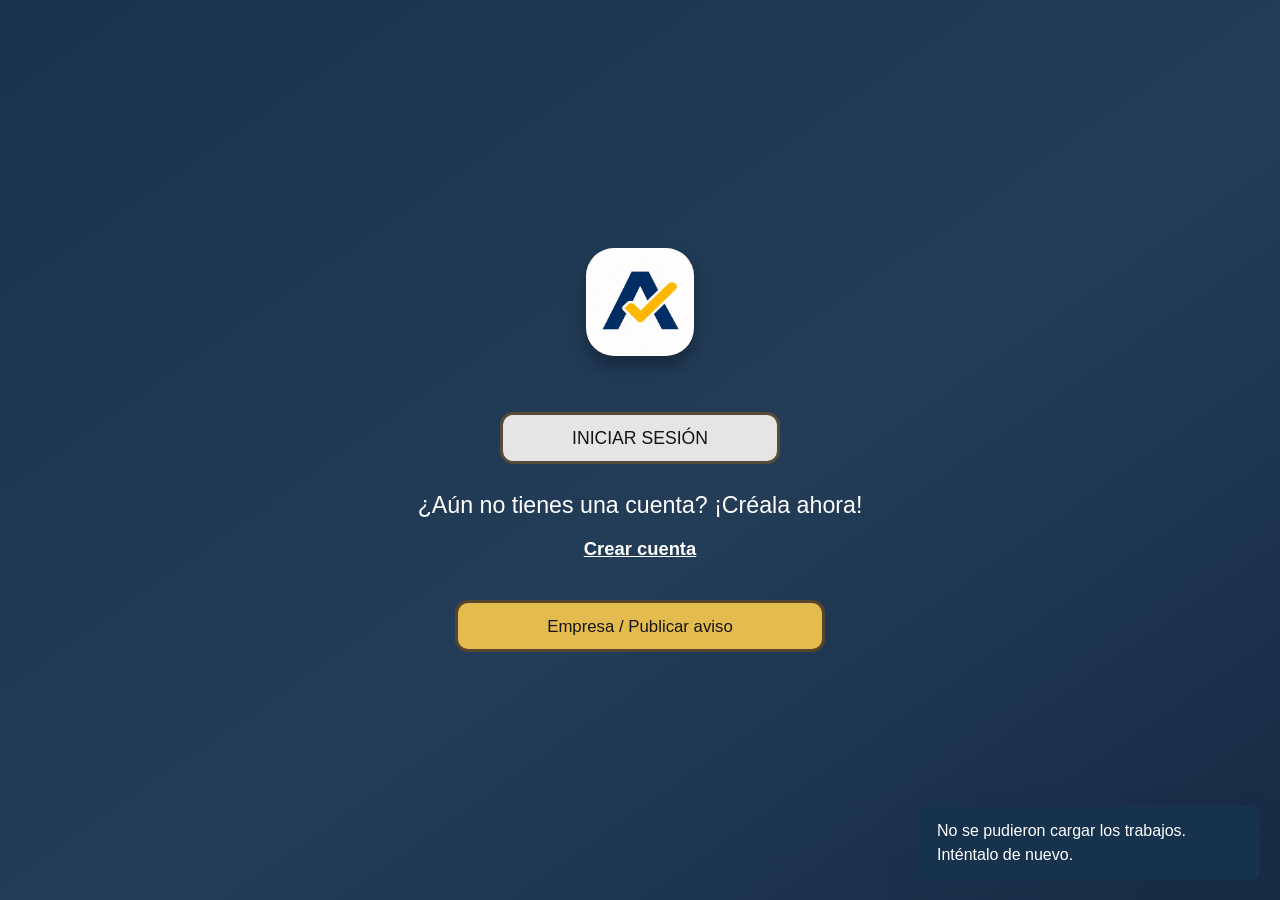
==== index.html @ f644e9f9 "Habilitar chat entre usuarios Co-authored-by: Copilot App <223556219+Copilot@users.noreply.github.co" ====
<!doctype html>
<html lang="es">
<head>
  <meta charset="utf-8">
  <meta name="viewport" content="width=device-width, initial-scale=1">
  <meta name="theme-color" content="#17324d">
  <meta name="description" content="Chambly conecta trabajos rápidos y formales en Lima.">
  <title>Chambly | Trabajo en Lima</title>
  <link rel="stylesheet" href="styles.css">
</head>
<body>
  <a class="skip-link" href="#contenido">Saltar al contenido</a>
  <datalist id="district-list">
    <option value="Ancón"><option value="Ate"><option value="Barranco"><option value="Breña">
    <option value="Carabayllo"><option value="Chaclacayo"><option value="Chorrillos">
    <option value="Cieneguilla"><option value="Comas"><option value="El Agustino">
    <option value="Independencia"><option value="Jesús María"><option value="La Molina">
    <option value="La Victoria"><option value="Lince"><option value="Los Olivos">
    <option value="Lurigancho"><option value="Lurín"><option value="Magdalena del Mar">
    <option value="Miraflores"><option value="Pachacámac"><option value="Pucusana">
    <option value="Pueblo Libre"><option value="Puente Piedra"><option value="Rímac">
    <option value="San Bartolo"><option value="San Borja"><option value="San Isidro">
    <option value="San Juan de Lurigancho"><option value="San Juan de Miraflores">
    <option value="San Luis"><option value="San Martín de Porres"><option value="Santa Anita">
    <option value="Santa María del Mar"><option value="Santa Rosa"><option value="Santiago de Surco">
    <option value="Surquillo"><option value="Villa El Salvador"><option value="Villa María del Triunfo">
  </datalist>
  <header class="header">
    <div class="container header-inner">
      <button class="brand" type="button" data-view="dashboard" aria-label="Ir al inicio">
        <img class="brand-image" src="assets/chambly-wordmark.png" alt="Chambly">
      </button>
      <nav class="desktop-nav" aria-label="Navegación principal">
        <button type="button" class="nav-link active" data-view="dashboard">Inicio</button>
        <button type="button" class="nav-link" data-view="buscar">Buscar trabajo</button>
        <button type="button" class="nav-link" data-view="anunciar">Anunciar trabajo</button>
        <button type="button" class="nav-link" data-view="mensajes">Mensajes <span class="badge" id="message-badge" hidden>0</span></button>
      </nav>
      <button class="account-button" type="button" id="account-button">Mi cuenta</button>
    </div>
  </header>

  <main id="contenido">
    <section class="view active" id="inicio-view" aria-labelledby="inicio-title">
      <div class="entry-page">
        <div class="entry-content">
          <img class="entry-logo" src="assets/chambly-mark.png" alt="Logo de Chambly">
          <h1 class="sr-only" id="inicio-title">Bienvenido a Chambly</h1>
          <button class="entry-login" type="button" id="entry-login">Iniciar sesión</button>
          <p>¿Aún no tienes una cuenta? ¡Créala ahora!</p>
          <button class="entry-register" type="button" id="entry-register">Crear cuenta</button>
          <button class="entry-publish" type="button" id="entry-publish">Empresa / Publicar aviso</button>
        </div>
      </div>
    </section>

    <section class="view" id="dashboard-view" aria-labelledby="dashboard-title">
      <div class="welcome-page">
        <div class="container welcome-content">
          <p class="kicker">Oportunidades en Lima</p>
          <h1 id="dashboard-title">¡Bienvenido!</h1>
          <p class="welcome-question">¿Qué empleo quieres encontrar hoy?</p>
          <div class="work-choice-grid">
            <button type="button" class="work-choice" data-select-type="Rapido">
              <span class="choice-title">Búsqueda<br>rápida</span>
              <span class="choice-illustration quick-illustration" aria-hidden="true">
                <svg viewBox="0 0 160 150">
                  <circle cx="78" cy="68" r="52" fill="#f3f2ee" stroke="#111" stroke-width="3"/>
                  <circle cx="80" cy="52" r="20" fill="#333" stroke="#111" stroke-width="3"/>
                  <path d="M27 114c6-25 23-38 53-38s47 13 53 38c-13 12-32 19-53 19s-40-7-53-19z" fill="#333" stroke="#111" stroke-width="3"/>
                  <circle cx="128" cy="32" r="28" fill="#ad1111" stroke="#111" stroke-width="3"/>
                  <text id="quick-count" x="128" y="41" text-anchor="middle" fill="#fff" font-size="24" font-weight="700">0</text>
                </svg>
              </span>
              <span class="choice-caption">Gana dinero con tus<br>habilidades</span>
            </button>
            <button type="button" class="work-choice" data-select-type="Formal">
              <span class="choice-title">Trabajo<br>formal</span>
              <span class="choice-illustration formal-illustration" aria-hidden="true">
                <svg viewBox="0 0 160 150">
                  <circle cx="78" cy="68" r="52" fill="#f3f2ee" stroke="#111" stroke-width="3"/>
                  <circle cx="80" cy="52" r="20" fill="#333" stroke="#111" stroke-width="3"/>
                  <path d="M27 114c7-23 23-37 53-37s46 14 53 37c-13 13-32 20-53 20s-40-7-53-20z" fill="#333" stroke="#111" stroke-width="3"/>
                  <path d="M64 82l16 16 16-16 9 10-13 39H68l-13-39z" fill="#151515" stroke="#111" stroke-width="2"/>
                  <path d="M75 98h10l-2 23h-6z" fill="#eee"/>
                  <circle cx="128" cy="32" r="28" fill="#ad1111" stroke="#111" stroke-width="3"/>
                  <text id="formal-count" x="128" y="41" text-anchor="middle" fill="#fff" font-size="24" font-weight="700">0</text>
                </svg>
              </span>
              <span class="choice-caption">Construye<br>experiencia laboral</span>
            </button>
          </div>
        </div>
      </div>
    </section>

    <section class="view" id="buscar-view" aria-labelledby="buscar-title">
      <div class="hero">
        <div class="container hero-grid">
          <div class="hero-copy">
            <p class="kicker">Oportunidades cerca de ti</p>
            <h1 id="buscar-title">Trabaja de la forma que necesites</h1>
            <p>Encuentra trabajo formal o una tarea rápida para hoy. Personas reales, sin intermediarios confusos.</p>
            <div class="type-choice" aria-label="Tipo de trabajo">
              <button type="button" class="type-button" data-type="Rapido">Trabajo rápido</button>
              <button type="button" class="type-button" data-type="Formal">Trabajo formal</button>
            </div>
          </div>
          <form class="search-card" id="search-form" role="search">
            <label for="search-text">¿Qué buscas?</label>
            <input id="search-text" type="search" placeholder="Ej. mesero, diseño, tutoría">
            <label for="search-city">Distrito</label>
            <input id="search-city" type="search" placeholder="Ej. Miraflores" list="district-list">
            <button class="primary-button" type="submit">Buscar oportunidades</button>
          </form>
        </div>
      </div>

      <div class="container listings-section">
        <div class="section-heading">
          <div>
            <p class="kicker">Actualizado hoy</p>
            <h2>Oportunidades disponibles</h2>
          </div>
          <p id="result-count" aria-live="polite"></p>
        </div>
        <div class="filter-row">
          <label for="category-filter">Categoría</label>
          <select id="category-filter">
            <option value="todas">Todas</option>
            <option value="Servicios">Servicios</option>
            <option value="Comercio">Comercio</option>
            <option value="Tecnología">Tecnología</option>
            <option value="Educación">Educación</option>
            <option value="Atención al cliente">Atención al cliente</option>
            <option value="Construcción">Construcción</option>
          </select>
          <label for="sort-filter">Ordenar por</label>
          <select id="sort-filter">
            <option value="recientes">Más recientes</option>
            <option value="rapidos">Trabajos rápidos primero</option>
          </select>
        </div>
        <div class="job-grid" id="job-grid"></div>
      </div>
    </section>

    <section class="view" id="anunciar-view" aria-labelledby="anunciar-title">
      <div class="container narrow-page">
        <p class="kicker">Publica una oportunidad</p>
        <h1 id="anunciar-title">Anunciar un trabajo</h1>
        <p class="page-intro">Completa los datos. Las personas podrán postularse y conversar contigo desde el buzón.</p>

        <form class="publish-form" id="publish-form">
          <div class="form-grid">
            <div class="field">
              <label for="publish-title">Título del trabajo *</label>
              <input id="publish-title" name="title" required maxlength="70" placeholder="Ej. Ayuda para mudanza">
            </div>
            <div class="field">
              <label for="publish-type">Tipo de trabajo *</label>
              <select id="publish-type" name="type" required>
                <option value="Rapido">Trabajo rápido</option>
                <option value="Formal">Trabajo formal</option>
              </select>
            </div>
            <div class="field">
              <label for="publish-category">Categoría *</label>
              <select id="publish-category" name="category" required>
                <option value="Servicios">Servicios</option>
                <option value="Comercio">Comercio</option>
                <option value="Tecnología">Tecnología</option>
                <option value="Educación">Educación</option>
                <option value="Atención al cliente">Atención al cliente</option>
                <option value="Construcción">Construcción</option>
              </select>
            </div>
            <div class="field">
              <label for="publish-city">Distrito de Lima *</label>
              <input id="publish-city" name="city" required maxlength="50" placeholder="Ej. Miraflores" list="district-list">
            </div>
            <div class="field">
              <label for="publish-pay">Pago o salario *</label>
              <input id="publish-pay" name="pay" required maxlength="60" placeholder="Ej. S/ 80 por día">
            </div>
            <div class="field">
              <label for="publish-schedule">Horario</label>
              <input id="publish-schedule" name="schedule" maxlength="60" placeholder="Ej. Sábado desde las 8:00 a. m.">
            </div>
          </div>
          <div class="field">
            <label for="publish-description">Descripción *</label>
            <textarea id="publish-description" name="description" required maxlength="800" rows="5" placeholder="Explica qué se necesita, dónde y qué debe saber hacer la persona."></textarea>
          </div>
          <button class="primary-button" type="submit">Publicar trabajo</button>
        </form>

        <section class="my-jobs" aria-labelledby="my-jobs-title">
          <div class="section-heading">
            <h2 id="my-jobs-title">Mis anuncios</h2>
            <span id="my-job-count"></span>
          </div>
          <div id="my-job-list"></div>
        </section>
      </div>
    </section>

    <section class="view" id="mensajes-view" aria-labelledby="mensajes-title">
      <div class="container messages-page">
        <div class="messages-heading">
          <div>
            <p class="kicker">Buzón personal</p>
            <h1 id="mensajes-title">Mensajes</h1>
          </div>
        </div>
        <div class="messenger">
          <aside class="conversation-list" aria-label="Conversaciones">
            <div id="conversation-list"></div>
          </aside>
          <section class="chat-panel" aria-label="Chat">
            <div id="chat-empty" class="chat-empty">
              <div class="chat-empty-symbol" aria-hidden="true">●</div>
              <h2>Selecciona una conversación</h2>
              <p>Las postulaciones y respuestas aparecerán aquí.</p>
            </div>
            <div id="chat-active" hidden>
              <header class="chat-header">
                <div>
                  <strong id="chat-name"></strong>
                  <p id="chat-job"></p>
                </div>
              </header>
              <div class="chat-messages" id="chat-messages" aria-live="polite"></div>
              <form class="chat-form" id="chat-form">
                <label class="sr-only" for="chat-input">Escribe un mensaje</label>
                <input id="chat-input" autocomplete="off" maxlength="2000" required placeholder="Escribe un mensaje...">
                <button type="submit" aria-label="Enviar mensaje">Enviar</button>
              </form>
            </div>
          </section>
        </div>
      </div>
    </section>
  </main>

  <dialog id="auth-dialog" aria-labelledby="auth-title">
    <button class="dialog-close" type="button" data-close-dialog aria-label="Cerrar">×</button>
    <div id="auth-content"></div>
  </dialog>

  <dialog id="job-dialog" aria-labelledby="job-dialog-title">
    <button class="dialog-close" type="button" data-close-dialog aria-label="Cerrar">×</button>
    <div id="job-dialog-content"></div>
  </dialog>

  <div class="toast" id="toast" role="status" aria-live="polite"></div>
  <script src="script.js"></script>
</body>
</html>
---- styles.css ----
:root {
  --ink: #17222d;
  --muted: #66727d;
  --navy: #17324d;
  --blue: #1d6fa5;
  --blue-dark: #155b89;
  --mint: #deefe8;
  --green: #31745a;
  --orange: #f3a847;
  --cream: #f7f5ef;
  --white: #fff;
  --line: #dfe5e8;
  --shadow: 0 14px 36px rgba(23, 50, 77, .12);
}

* { box-sizing: border-box; }
html { scroll-behavior: smooth; }
body { margin: 0; color: var(--ink); background: var(--cream); font-family: Arial, Helvetica, sans-serif; line-height: 1.5; }
button, input, select, textarea { font: inherit; }
button, a, input, select, textarea { outline-offset: 3px; }
:focus-visible { outline: 3px solid #f2b84b; }
.sr-only { position: absolute; width: 1px; height: 1px; padding: 0; margin: -1px; overflow: hidden; clip: rect(0,0,0,0); white-space: nowrap; border: 0; }
.skip-link { position: fixed; z-index: 100; top: -100px; left: 12px; padding: 10px 14px; color: white; background: var(--navy); border-radius: 6px; }
.skip-link:focus { top: 12px; }
.container { width: min(1120px, calc(100% - 40px)); margin-inline: auto; }

.header { display: none; position: sticky; top: 0; z-index: 30; background: rgba(255,255,255,.97); border-bottom: 1px solid var(--line); }
body.authenticated .header { display: block; }
.header-inner { min-height: 74px; display: flex; align-items: center; gap: 28px; }
.brand { display: flex; align-items: center; gap: 10px; border: 0; color: var(--navy); background: transparent; font-weight: 900; font-size: 1.12rem; cursor: pointer; }
.brand-image { width: 145px; height: auto; display: block; border-radius: 8px; }
.desktop-nav { display: flex; align-items: center; gap: 6px; margin-left: auto; }
.nav-link { min-height: 44px; padding: 8px 12px; border: 0; border-radius: 7px; color: var(--muted); background: transparent; font-weight: 800; cursor: pointer; }
.nav-link:hover, .nav-link.active { color: var(--navy); background: #edf3f6; }
.badge { display: inline-grid; min-width: 20px; height: 20px; margin-left: 4px; place-items: center; color: white; background: #bc4b43; border-radius: 999px; font-size: .75rem; }
.account-button { min-height: 44px; padding: 8px 16px; border: 1px solid var(--navy); border-radius: 7px; color: var(--navy); background: white; font-weight: 900; cursor: pointer; }
.account-button:hover { color: white; background: var(--navy); }

.view { display: none; }
.view.active { display: block; }
.entry-page, .welcome-page { min-height: 100vh; display: grid; place-items: center; padding: 36px 20px; color: white; background: linear-gradient(145deg, #19334f 0%, #233d58 55%, #172b42 100%); }
.entry-content { width: min(760px, 100%); display: flex; align-items: center; flex-direction: column; text-align: center; }
.entry-logo { width: 108px; height: 108px; object-fit: cover; border-radius: 28px; box-shadow: 0 10px 18px rgba(0,0,0,.32); }
.entry-login { width: min(280px, 100%); min-height: 52px; margin-top: 56px; border: 3px solid #554b39; border-radius: 13px; color: #141414; background: #e6e5e3; font-size: 1.1rem; text-transform: uppercase; cursor: pointer; }
.entry-content > p { margin: 24px 0 8px; font-size: clamp(1.05rem, 3vw, 1.45rem); }
.entry-register { padding: 4px 8px; border: 0; color: white; background: transparent; font-size: 1.15rem; font-weight: 800; text-decoration: underline; cursor: pointer; }
.entry-publish { width: min(370px, 100%); min-height: 52px; margin-top: 34px; border: 3px solid #56452c; border-radius: 13px; color: #161616; background: #e4bb4e; font-size: 1.05rem; cursor: pointer; }
.entry-login:hover, .entry-publish:hover { filter: brightness(1.06); }
.welcome-page { min-height: calc(100vh - 74px); text-align: center; }
.welcome-content { max-width: 900px; }
.welcome-content .kicker { color: #e5c25b; }
.welcome-content h1 { font-size: clamp(2.4rem, 5vw, 3.5rem); letter-spacing: 0; }
.welcome-question { margin: 8px 0 22px; font-size: clamp(1.25rem, 3vw, 1.8rem); }
.work-choice-grid { display: grid; grid-template-columns: repeat(2, minmax(0, 1fr)); max-width: 760px; margin-inline: auto; }
.work-choice { min-height: 360px; display: flex; align-items: center; flex-direction: column; justify-content: space-between; gap: 12px; padding: 10px 22px 18px; border: 0; color: white; background: transparent; cursor: pointer; }
.work-choice + .work-choice { border-left: 3px solid rgba(255,255,255,.85); }
.work-choice:hover .choice-illustration { transform: translateY(-4px); }
.choice-title { font-size: clamp(1.35rem, 3vw, 1.7rem); font-weight: 900; line-height: 1.2; }
.choice-illustration { width: min(190px, 90%); display: block; transition: transform .18s ease; }
.choice-illustration svg { width: 100%; height: auto; overflow: visible; }
.choice-caption { font-size: clamp(1.15rem, 2.8vw, 1.6rem); line-height: 1.25; }
.kicker { margin: 0 0 7px; color: var(--green); font-size: .78rem; font-weight: 900; letter-spacing: .09em; text-transform: uppercase; }
h1, h2 { line-height: 1.12; }
h1 { margin: 0; font-size: clamp(2.4rem, 6vw, 4.8rem); letter-spacing: -.04em; }
h2 { margin: 0; font-size: clamp(1.7rem, 4vw, 2.5rem); }

.hero { min-height: 405px; display: grid; align-items: center; color: white; background: linear-gradient(120deg, var(--navy) 0%, #244d6d 70%, #347b7a 100%); }
.hero-grid { display: grid; grid-template-columns: 1.25fr .75fr; align-items: center; gap: 60px; padding-block: 48px; }
.hero-copy p:not(.kicker) { max-width: 620px; margin: 18px 0 24px; font-size: 1.12rem; }
.hero .kicker { color: #bddcca; }
.type-choice { display: flex; flex-wrap: wrap; gap: 8px; }
.type-button { min-height: 42px; padding: 8px 15px; border: 1px solid rgba(255,255,255,.55); border-radius: 999px; color: white; background: transparent; font-weight: 800; cursor: pointer; }
.type-button.active { color: var(--navy); background: white; border-color: white; }
.search-card { display: grid; gap: 9px; padding: 20px; color: var(--ink); background: white; border-radius: 12px; box-shadow: 0 18px 40px rgba(10,30,45,.22); }
.search-card label { font-size: .82rem; font-weight: 900; }
.search-card input { width: 100%; height: 46px; padding-inline: 12px; border: 1px solid var(--line); border-radius: 7px; }
.primary-button { min-height: 48px; padding: 10px 18px; border: 0; border-radius: 7px; color: white; background: var(--blue); font-weight: 900; cursor: pointer; }
.primary-button:hover { background: var(--blue-dark); }
.primary-button:disabled { opacity: .7; cursor: wait; }

.listings-section { padding-block: 58px 70px; }
.section-heading { display: flex; align-items: end; justify-content: space-between; gap: 20px; margin-bottom: 20px; }
.section-heading > p { margin: 0; color: var(--muted); font-weight: 800; }
.filter-row { display: flex; align-items: center; gap: 10px; margin-bottom: 20px; padding: 12px; background: white; border: 1px solid var(--line); border-radius: 9px; }
.filter-row label { font-size: .82rem; font-weight: 900; }
.filter-row select { min-height: 42px; padding: 8px 34px 8px 10px; border: 1px solid var(--line); border-radius: 6px; background: white; }
.job-grid { display: grid; grid-template-columns: repeat(2, minmax(0,1fr)); gap: 16px; }
.job-card { display: flex; flex-direction: column; min-height: 250px; padding: 20px; background: white; border: 1px solid var(--line); border-radius: 11px; transition: transform .16s, box-shadow .16s; }
.job-card:hover { transform: translateY(-3px); box-shadow: var(--shadow); }
.job-card-head { display: flex; align-items: start; justify-content: space-between; gap: 12px; }
.job-types { display: flex; flex-wrap: wrap; gap: 6px; }
.pill { padding: 5px 9px; border-radius: 999px; font-size: .78rem; font-weight: 900; }
.pill-rapido { color: #81520a; background: #fff1cf; }
.pill-formal { color: var(--green); background: var(--mint); }
.job-card h3 { margin: 16px 0 5px; font-size: 1.24rem; }
.job-meta { margin: 0; color: var(--muted); }
.job-description { margin: 12px 0; display: -webkit-box; -webkit-line-clamp: 2; -webkit-box-orient: vertical; overflow: hidden; }
.job-card-foot { display: flex; align-items: end; justify-content: space-between; gap: 12px; margin-top: auto; }
.job-pay { font-weight: 900; }
.secondary-button, .details-button { min-height: 42px; padding: 8px 13px; border: 1px solid var(--blue); border-radius: 7px; color: var(--blue-dark); background: white; font-weight: 900; cursor: pointer; }
.secondary-button:hover, .details-button:hover { color: white; background: var(--blue); }
.empty-state { grid-column: 1/-1; padding: 50px 20px; text-align: center; background: white; border: 1px dashed #bac7cd; border-radius: 10px; }

.narrow-page, .messages-page { min-height: calc(100vh - 74px); padding-block: 52px 70px; }
.page-intro { max-width: 720px; color: var(--muted); font-size: 1.05rem; }
.publish-form { margin-top: 26px; padding: 24px; background: white; border: 1px solid var(--line); border-radius: 12px; }
.form-grid { display: grid; grid-template-columns: repeat(2,1fr); gap: 16px; }
.field { display: grid; gap: 7px; margin-bottom: 16px; }
.field[hidden] { display: none; }
.field label { font-size: .88rem; font-weight: 900; }
.field input, .field select, .field textarea { width: 100%; padding: 11px 12px; border: 1px solid var(--line); border-radius: 7px; background: white; }
.field textarea { resize: vertical; }
.my-jobs { margin-top: 34px; }
.my-job-row { display: grid; grid-template-columns: minmax(0,1fr) repeat(3,auto); align-items: center; gap: 10px; margin-bottom: 10px; padding: 14px; background: white; border: 1px solid var(--line); border-radius: 9px; }
.my-job-row strong, .my-job-row span { display: block; }
.my-job-row span { color: var(--muted); font-size: .88rem; }
.accept-button { border-color: var(--green); color: var(--green); }
.accept-button:hover { background: var(--green); }
.delete-button { border-color: #b33939; color: #a52e2e; }
.delete-button:hover { background: #a52e2e; }
.owner-notice { margin-top: 20px; padding: 12px 14px; color: var(--navy); background: #edf3f6; border-radius: 8px; }

.messages-heading { margin-bottom: 20px; }
.messenger { min-height: 520px; display: grid; grid-template-columns: 280px 1fr; overflow: hidden; background: white; border: 1px solid var(--line); border-radius: 12px; }
.conversation-list { border-right: 1px solid var(--line); background: #fafbfa; }
.conversation-item { width: 100%; display: block; padding: 14px 16px; border: 0; border-bottom: 1px solid var(--line); text-align: left; background: transparent; cursor: pointer; }
.conversation-item.active { background: #edf3f6; box-shadow: inset 4px 0 var(--blue); }
.conversation-item strong { display: block; }
.conversation-item span { display: block; margin-top: 3px; color: var(--muted); font-size: .82rem; }
.chat-panel { min-width: 0; }
.chat-empty { height: 100%; display: grid; place-content: center; text-align: center; color: var(--muted); }
.chat-empty-symbol { width: 54px; height: 54px; display: grid; place-items: center; margin: 0 auto 12px; color: var(--blue); background: #edf3f6; border-radius: 50%; }
.chat-empty h2 { color: var(--ink); font-size: 1.3rem; }
#chat-active { height: 520px; display: grid; grid-template-rows: auto 1fr auto; }
#chat-active[hidden] { display: none; }
.chat-header { padding: 12px 16px; border-bottom: 1px solid var(--line); }
.chat-header p { margin: 2px 0 0; color: var(--muted); font-size: .84rem; }
.chat-messages { overflow-y: auto; padding: 16px; background: #fcfdfc; }
.message { max-width: 72%; margin-bottom: 9px; padding: 9px 12px; border-radius: 9px 9px 9px 3px; background: #edf3f6; }
.message.mine { margin-left: auto; color: white; background: var(--blue); border-radius: 9px 9px 3px 9px; }
.message small { display: block; margin-top: 4px; opacity: .75; }
.chat-form { display: grid; grid-template-columns: 1fr auto; gap: 8px; padding: 12px; border-top: 1px solid var(--line); }
.chat-form input { min-width: 0; height: 44px; padding-inline: 12px; border: 1px solid var(--line); border-radius: 7px; }
.chat-form button { min-width: 82px; border: 0; border-radius: 7px; color: white; background: var(--blue); font-weight: 900; cursor: pointer; }

dialog { width: min(560px, calc(100% - 32px)); max-height: calc(100vh - 32px); padding: 26px; border: 0; border-radius: 12px; box-shadow: 0 20px 60px rgba(0,0,0,.25); }
dialog::backdrop { background: rgba(23,34,45,.68); }
.dialog-close { width: 40px; height: 40px; float: right; border: 1px solid var(--line); border-radius: 50%; background: white; font-size: 1.4rem; cursor: pointer; }
#auth-content h2, #job-dialog-content h2 { margin: 5px 44px 12px 0; }
.auth-tabs { display: flex; gap: 6px; margin-bottom: 18px; }
.auth-tabs button { min-height: 40px; padding-inline: 12px; border: 0; border-radius: 6px; background: #edf3f6; font-weight: 900; cursor: pointer; }
.auth-tabs button.active { color: white; background: var(--navy); }
.dialog-actions { display: flex; gap: 9px; margin-top: 20px; }
.dialog-actions button { flex: 1; }
.toast { position: fixed; z-index: 60; right: 20px; bottom: 20px; max-width: 340px; padding: 13px 17px; color: white; background: var(--navy); border-radius: 8px; box-shadow: var(--shadow); opacity: 0; transform: translateY(12px); pointer-events: none; transition: .18s; }
.toast.visible { opacity: 1; transform: translateY(0); }

@media (max-width: 760px) {
  .container { width: calc(100% - 28px); }
  .header-inner { min-height: 0; display: grid; grid-template-columns: 1fr auto; gap: 6px 8px; padding-block: 8px; }
  .brand-image { width: 108px; }
  .desktop-nav { grid-column: 1 / -1; width: 100%; justify-content: space-around; margin: 0; }
  .nav-link { min-height: 42px; flex: 1; padding: 5px 3px; font-size: .76rem; border-radius: 5px; }
  .account-button { min-width: 60px; padding-inline: 8px; }
  .entry-login { margin-top: 40px; }
  .entry-content > p { max-width: 500px; }
  .work-choice-grid { width: 100%; }
  .work-choice { min-width: 0; min-height: 320px; padding: 8px 10px; }
  .choice-title { font-size: clamp(1rem, 4vw, 1.3rem); }
  .choice-caption { font-size: clamp(.95rem, 3.8vw, 1.2rem); }
  .choice-illustration { width: min(145px, 95%); }
  .welcome-content h1 { font-size: clamp(2rem, 9vw, 2.7rem); }
  .welcome-page { min-height: calc(100vh - 112px); }
  .hero-grid { grid-template-columns: 1fr; gap: 24px; padding-block: 38px; }
  .hero-copy p:not(.kicker) { font-size: 1rem; }
  .job-grid { grid-template-columns: 1fr; }
  .filter-row { align-items: stretch; flex-direction: column; }
  .filter-row select { width: 100%; }
  .section-heading { align-items: start; flex-direction: column; }
  .form-grid { grid-template-columns: 1fr; }
  .my-job-row { grid-template-columns: 1fr; }
  .messenger { grid-template-columns: 1fr; }
  .conversation-list { max-height: 170px; overflow-y: auto; border-right: 0; border-bottom: 1px solid var(--line); }
  #chat-active { height: 440px; }
  .message { max-width: 88%; }
}
@media (prefers-reduced-motion: reduce) { html { scroll-behavior: auto; } * { transition-duration: .01ms !important; } }
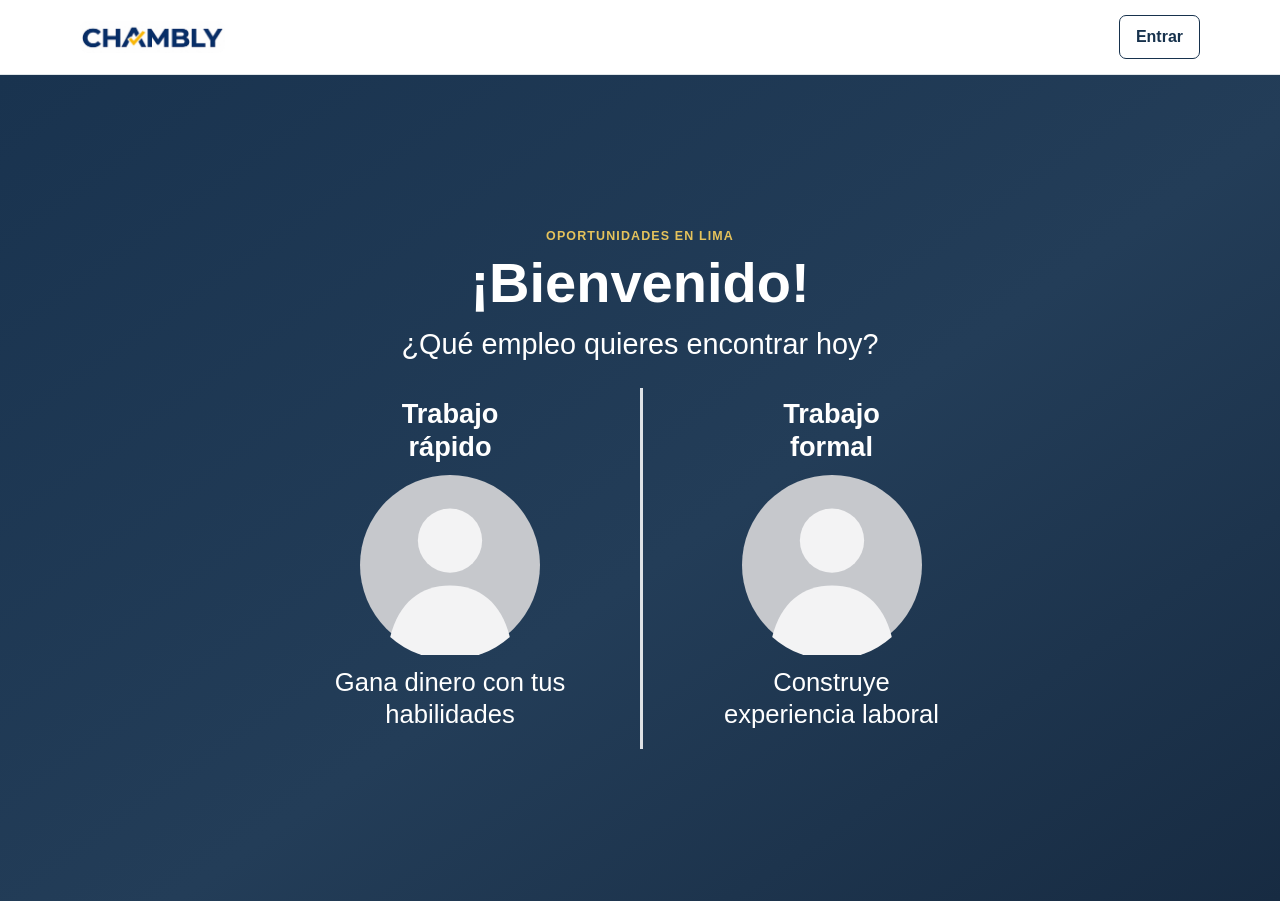
==== commit 886524de: "Separar perfiles y modalidades Co-authored-by: Copilot App <223556219+Copilot@users.noreply.github.c" ====
--- a/index.html
+++ b/index.html
@@ -4,256 +4,47 @@
   <meta charset="utf-8">
   <meta name="viewport" content="width=device-width, initial-scale=1">
   <meta name="theme-color" content="#17324d">
-  <meta name="description" content="Chambly conecta trabajos rápidos y formales en Lima.">
-  <title>Chambly | Trabajo en Lima</title>
+  <meta name="description" content="Elige tu camino para encontrar oportunidades en Chambly.">
+  <title>Chambly | Elige tu camino</title>
   <link rel="stylesheet" href="styles.css">
 </head>
-<body>
+<body class="landing-page">
   <a class="skip-link" href="#contenido">Saltar al contenido</a>
-  <datalist id="district-list">
-    <option value="Ancón"><option value="Ate"><option value="Barranco"><option value="Breña">
-    <option value="Carabayllo"><option value="Chaclacayo"><option value="Chorrillos">
-    <option value="Cieneguilla"><option value="Comas"><option value="El Agustino">
-    <option value="Independencia"><option value="Jesús María"><option value="La Molina">
-    <option value="La Victoria"><option value="Lince"><option value="Los Olivos">
-    <option value="Lurigancho"><option value="Lurín"><option value="Magdalena del Mar">
-    <option value="Miraflores"><option value="Pachacámac"><option value="Pucusana">
-    <option value="Pueblo Libre"><option value="Puente Piedra"><option value="Rímac">
-    <option value="San Bartolo"><option value="San Borja"><option value="San Isidro">
-    <option value="San Juan de Lurigancho"><option value="San Juan de Miraflores">
-    <option value="San Luis"><option value="San Martín de Porres"><option value="Santa Anita">
-    <option value="Santa María del Mar"><option value="Santa Rosa"><option value="Santiago de Surco">
-    <option value="Surquillo"><option value="Villa El Salvador"><option value="Villa María del Triunfo">
-  </datalist>
   <header class="header">
     <div class="container header-inner">
-      <button class="brand" type="button" data-view="dashboard" aria-label="Ir al inicio">
+      <a class="brand" href="index.html" aria-label="Chambly, inicio">
         <img class="brand-image" src="assets/chambly-wordmark.png" alt="Chambly">
-      </button>
-      <nav class="desktop-nav" aria-label="Navegación principal">
-        <button type="button" class="nav-link active" data-view="dashboard">Inicio</button>
-        <button type="button" class="nav-link" data-view="buscar">Buscar trabajo</button>
-        <button type="button" class="nav-link" data-view="anunciar">Anunciar trabajo</button>
-        <button type="button" class="nav-link" data-view="mensajes">Mensajes <span class="badge" id="message-badge" hidden>0</span></button>
-      </nav>
-      <button class="account-button" type="button" id="account-button">Mi cuenta</button>
+      </a>
+      <button class="account-button" type="button" id="account-button">Entrar</button>
     </div>
   </header>
 
-  <main id="contenido">
-    <section class="view active" id="inicio-view" aria-labelledby="inicio-title">
-      <div class="entry-page">
-        <div class="entry-content">
-          <img class="entry-logo" src="assets/chambly-mark.png" alt="Logo de Chambly">
-          <h1 class="sr-only" id="inicio-title">Bienvenido a Chambly</h1>
-          <button class="entry-login" type="button" id="entry-login">Iniciar sesión</button>
-          <p>¿Aún no tienes una cuenta? ¡Créala ahora!</p>
-          <button class="entry-register" type="button" id="entry-register">Crear cuenta</button>
-          <button class="entry-publish" type="button" id="entry-publish">Empresa / Publicar aviso</button>
-        </div>
+  <main id="contenido" class="welcome-page">
+    <div class="container welcome-content">
+      <p class="kicker">Oportunidades en Lima</p>
+      <h1>¡Bienvenido!</h1>
+      <p class="welcome-question">¿Qué empleo quieres encontrar hoy?</p>
+      <div class="work-choice-grid">
+        <a class="work-choice" href="trabajorapido.html">
+          <span class="choice-title">Trabajo<br>rápido</span>
+          <img class="choice-illustration no-profile-icon" src="assets/no-profile.svg" alt="">
+          <span class="choice-caption">Gana dinero con tus<br>habilidades</span>
+        </a>
+        <a class="work-choice" href="trabajoformal.html">
+          <span class="choice-title">Trabajo<br>formal</span>
+          <img class="choice-illustration no-profile-icon" src="assets/no-profile.svg" alt="">
+          <span class="choice-caption">Construye<br>experiencia laboral</span>
+        </a>
       </div>
-    </section>
-
-    <section class="view" id="dashboard-view" aria-labelledby="dashboard-title">
-      <div class="welcome-page">
-        <div class="container welcome-content">
-          <p class="kicker">Oportunidades en Lima</p>
-          <h1 id="dashboard-title">¡Bienvenido!</h1>
-          <p class="welcome-question">¿Qué empleo quieres encontrar hoy?</p>
-          <div class="work-choice-grid">
-            <button type="button" class="work-choice" data-select-type="Rapido">
-              <span class="choice-title">Búsqueda<br>rápida</span>
-              <span class="choice-illustration quick-illustration" aria-hidden="true">
-                <svg viewBox="0 0 160 150">
-                  <circle cx="78" cy="68" r="52" fill="#f3f2ee" stroke="#111" stroke-width="3"/>
-                  <circle cx="80" cy="52" r="20" fill="#333" stroke="#111" stroke-width="3"/>
-                  <path d="M27 114c6-25 23-38 53-38s47 13 53 38c-13 12-32 19-53 19s-40-7-53-19z" fill="#333" stroke="#111" stroke-width="3"/>
-                  <circle cx="128" cy="32" r="28" fill="#ad1111" stroke="#111" stroke-width="3"/>
-                  <text id="quick-count" x="128" y="41" text-anchor="middle" fill="#fff" font-size="24" font-weight="700">0</text>
-                </svg>
-              </span>
-              <span class="choice-caption">Gana dinero con tus<br>habilidades</span>
-            </button>
-            <button type="button" class="work-choice" data-select-type="Formal">
-              <span class="choice-title">Trabajo<br>formal</span>
-              <span class="choice-illustration formal-illustration" aria-hidden="true">
-                <svg viewBox="0 0 160 150">
-                  <circle cx="78" cy="68" r="52" fill="#f3f2ee" stroke="#111" stroke-width="3"/>
-                  <circle cx="80" cy="52" r="20" fill="#333" stroke="#111" stroke-width="3"/>
-                  <path d="M27 114c7-23 23-37 53-37s46 14 53 37c-13 13-32 20-53 20s-40-7-53-20z" fill="#333" stroke="#111" stroke-width="3"/>
-                  <path d="M64 82l16 16 16-16 9 10-13 39H68l-13-39z" fill="#151515" stroke="#111" stroke-width="2"/>
-                  <path d="M75 98h10l-2 23h-6z" fill="#eee"/>
-                  <circle cx="128" cy="32" r="28" fill="#ad1111" stroke="#111" stroke-width="3"/>
-                  <text id="formal-count" x="128" y="41" text-anchor="middle" fill="#fff" font-size="24" font-weight="700">0</text>
-                </svg>
-              </span>
-              <span class="choice-caption">Construye<br>experiencia laboral</span>
-            </button>
-          </div>
-        </div>
-      </div>
-    </section>
-
-    <section class="view" id="buscar-view" aria-labelledby="buscar-title">
-      <div class="hero">
-        <div class="container hero-grid">
-          <div class="hero-copy">
-            <p class="kicker">Oportunidades cerca de ti</p>
-            <h1 id="buscar-title">Trabaja de la forma que necesites</h1>
-            <p>Encuentra trabajo formal o una tarea rápida para hoy. Personas reales, sin intermediarios confusos.</p>
-            <div class="type-choice" aria-label="Tipo de trabajo">
-              <button type="button" class="type-button" data-type="Rapido">Trabajo rápido</button>
-              <button type="button" class="type-button" data-type="Formal">Trabajo formal</button>
-            </div>
-          </div>
-          <form class="search-card" id="search-form" role="search">
-            <label for="search-text">¿Qué buscas?</label>
-            <input id="search-text" type="search" placeholder="Ej. mesero, diseño, tutoría">
-            <label for="search-city">Distrito</label>
-            <input id="search-city" type="search" placeholder="Ej. Miraflores" list="district-list">
-            <button class="primary-button" type="submit">Buscar oportunidades</button>
-          </form>
-        </div>
-      </div>
-
-      <div class="container listings-section">
-        <div class="section-heading">
-          <div>
-            <p class="kicker">Actualizado hoy</p>
-            <h2>Oportunidades disponibles</h2>
-          </div>
-          <p id="result-count" aria-live="polite"></p>
-        </div>
-        <div class="filter-row">
-          <label for="category-filter">Categoría</label>
-          <select id="category-filter">
-            <option value="todas">Todas</option>
-            <option value="Servicios">Servicios</option>
-            <option value="Comercio">Comercio</option>
-            <option value="Tecnología">Tecnología</option>
-            <option value="Educación">Educación</option>
-            <option value="Atención al cliente">Atención al cliente</option>
-            <option value="Construcción">Construcción</option>
-          </select>
-          <label for="sort-filter">Ordenar por</label>
-          <select id="sort-filter">
-            <option value="recientes">Más recientes</option>
-            <option value="rapidos">Trabajos rápidos primero</option>
-          </select>
-        </div>
-        <div class="job-grid" id="job-grid"></div>
-      </div>
-    </section>
-
-    <section class="view" id="anunciar-view" aria-labelledby="anunciar-title">
-      <div class="container narrow-page">
-        <p class="kicker">Publica una oportunidad</p>
-        <h1 id="anunciar-title">Anunciar un trabajo</h1>
-        <p class="page-intro">Completa los datos. Las personas podrán postularse y conversar contigo desde el buzón.</p>
-
-        <form class="publish-form" id="publish-form">
-          <div class="form-grid">
-            <div class="field">
-              <label for="publish-title">Título del trabajo *</label>
-              <input id="publish-title" name="title" required maxlength="70" placeholder="Ej. Ayuda para mudanza">
-            </div>
-            <div class="field">
-              <label for="publish-type">Tipo de trabajo *</label>
-              <select id="publish-type" name="type" required>
-                <option value="Rapido">Trabajo rápido</option>
-                <option value="Formal">Trabajo formal</option>
-              </select>
-            </div>
-            <div class="field">
-              <label for="publish-category">Categoría *</label>
-              <select id="publish-category" name="category" required>
-                <option value="Servicios">Servicios</option>
-                <option value="Comercio">Comercio</option>
-                <option value="Tecnología">Tecnología</option>
-                <option value="Educación">Educación</option>
-                <option value="Atención al cliente">Atención al cliente</option>
-                <option value="Construcción">Construcción</option>
-              </select>
-            </div>
-            <div class="field">
-              <label for="publish-city">Distrito de Lima *</label>
-              <input id="publish-city" name="city" required maxlength="50" placeholder="Ej. Miraflores" list="district-list">
-            </div>
-            <div class="field">
-              <label for="publish-pay">Pago o salario *</label>
-              <input id="publish-pay" name="pay" required maxlength="60" placeholder="Ej. S/ 80 por día">
-            </div>
-            <div class="field">
-              <label for="publish-schedule">Horario</label>
-              <input id="publish-schedule" name="schedule" maxlength="60" placeholder="Ej. Sábado desde las 8:00 a. m.">
-            </div>
-          </div>
-          <div class="field">
-            <label for="publish-description">Descripción *</label>
-            <textarea id="publish-description" name="description" required maxlength="800" rows="5" placeholder="Explica qué se necesita, dónde y qué debe saber hacer la persona."></textarea>
-          </div>
-          <button class="primary-button" type="submit">Publicar trabajo</button>
-        </form>
-
-        <section class="my-jobs" aria-labelledby="my-jobs-title">
-          <div class="section-heading">
-            <h2 id="my-jobs-title">Mis anuncios</h2>
-            <span id="my-job-count"></span>
-          </div>
-          <div id="my-job-list"></div>
-        </section>
-      </div>
-    </section>
-
-    <section class="view" id="mensajes-view" aria-labelledby="mensajes-title">
-      <div class="container messages-page">
-        <div class="messages-heading">
-          <div>
-            <p class="kicker">Buzón personal</p>
-            <h1 id="mensajes-title">Mensajes</h1>
-          </div>
-        </div>
-        <div class="messenger">
-          <aside class="conversation-list" aria-label="Conversaciones">
-            <div id="conversation-list"></div>
-          </aside>
-          <section class="chat-panel" aria-label="Chat">
-            <div id="chat-empty" class="chat-empty">
-              <div class="chat-empty-symbol" aria-hidden="true">●</div>
-              <h2>Selecciona una conversación</h2>
-              <p>Las postulaciones y respuestas aparecerán aquí.</p>
-            </div>
-            <div id="chat-active" hidden>
-              <header class="chat-header">
-                <div>
-                  <strong id="chat-name"></strong>
-                  <p id="chat-job"></p>
-                </div>
-              </header>
-              <div class="chat-messages" id="chat-messages" aria-live="polite"></div>
-              <form class="chat-form" id="chat-form">
-                <label class="sr-only" for="chat-input">Escribe un mensaje</label>
-                <input id="chat-input" autocomplete="off" maxlength="2000" required placeholder="Escribe un mensaje...">
-                <button type="submit" aria-label="Enviar mensaje">Enviar</button>
-              </form>
-            </div>
-          </section>
-        </div>
-      </div>
-    </section>
+    </div>
   </main>
 
-  <dialog id="auth-dialog" aria-labelledby="auth-title">
+  <dialog id="account-dialog" aria-labelledby="account-dialog-title">
     <button class="dialog-close" type="button" data-close-dialog aria-label="Cerrar">×</button>
-    <div id="auth-content"></div>
-  </dialog>
-
-  <dialog id="job-dialog" aria-labelledby="job-dialog-title">
-    <button class="dialog-close" type="button" data-close-dialog aria-label="Cerrar">×</button>
-    <div id="job-dialog-content"></div>
+    <div id="account-content"></div>
   </dialog>
 
   <div class="toast" id="toast" role="status" aria-live="polite"></div>
-  <script src="script.js"></script>
+  <script src="landing.js"></script>
 </body>
 </html>
--- a/styles.css
+++ b/styles.css
@@ -24,29 +24,20 @@
 .skip-link:focus { top: 12px; }
 .container { width: min(1120px, calc(100% - 40px)); margin-inline: auto; }
 
-.header { display: none; position: sticky; top: 0; z-index: 30; background: rgba(255,255,255,.97); border-bottom: 1px solid var(--line); }
-body.authenticated .header { display: block; }
-.header-inner { min-height: 74px; display: flex; align-items: center; gap: 28px; }
-.brand { display: flex; align-items: center; gap: 10px; border: 0; color: var(--navy); background: transparent; font-weight: 900; font-size: 1.12rem; cursor: pointer; }
+.header { display: block; position: sticky; top: 0; z-index: 30; background: rgba(255,255,255,.97); border-bottom: 1px solid var(--line); }
+.header-inner { min-height: 74px; display: flex; align-items: center; justify-content: space-between; gap: 28px; }
+.brand { display: flex; align-items: center; gap: 10px; border: 0; color: var(--navy); background: transparent; font-weight: 900; font-size: 1.12rem; text-decoration: none; cursor: pointer; }
 .brand-image { width: 145px; height: auto; display: block; border-radius: 8px; }
 .desktop-nav { display: flex; align-items: center; gap: 6px; margin-left: auto; }
 .nav-link { min-height: 44px; padding: 8px 12px; border: 0; border-radius: 7px; color: var(--muted); background: transparent; font-weight: 800; cursor: pointer; }
 .nav-link:hover, .nav-link.active { color: var(--navy); background: #edf3f6; }
-.badge { display: inline-grid; min-width: 20px; height: 20px; margin-left: 4px; place-items: center; color: white; background: #bc4b43; border-radius: 999px; font-size: .75rem; }
 .account-button { min-height: 44px; padding: 8px 16px; border: 1px solid var(--navy); border-radius: 7px; color: var(--navy); background: white; font-weight: 900; cursor: pointer; }
 .account-button:hover { color: white; background: var(--navy); }
 
 .view { display: none; }
 .view.active { display: block; }
-.entry-page, .welcome-page { min-height: 100vh; display: grid; place-items: center; padding: 36px 20px; color: white; background: linear-gradient(145deg, #19334f 0%, #233d58 55%, #172b42 100%); }
-.entry-content { width: min(760px, 100%); display: flex; align-items: center; flex-direction: column; text-align: center; }
-.entry-logo { width: 108px; height: 108px; object-fit: cover; border-radius: 28px; box-shadow: 0 10px 18px rgba(0,0,0,.32); }
-.entry-login { width: min(280px, 100%); min-height: 52px; margin-top: 56px; border: 3px solid #554b39; border-radius: 13px; color: #141414; background: #e6e5e3; font-size: 1.1rem; text-transform: uppercase; cursor: pointer; }
-.entry-content > p { margin: 24px 0 8px; font-size: clamp(1.05rem, 3vw, 1.45rem); }
-.entry-register { padding: 4px 8px; border: 0; color: white; background: transparent; font-size: 1.15rem; font-weight: 800; text-decoration: underline; cursor: pointer; }
-.entry-publish { width: min(370px, 100%); min-height: 52px; margin-top: 34px; border: 3px solid #56452c; border-radius: 13px; color: #161616; background: #e4bb4e; font-size: 1.05rem; cursor: pointer; }
-.entry-login:hover, .entry-publish:hover { filter: brightness(1.06); }
-.welcome-page { min-height: calc(100vh - 74px); text-align: center; }
+body[data-job-type="Formal"] #anunciar-view { display: none !important; }
+.welcome-page { min-height: calc(100vh - 74px); display: grid; place-items: center; padding: 36px 20px; color: white; background: linear-gradient(145deg, #19334f 0%, #233d58 55%, #172b42 100%); text-align: center; }
 .welcome-content { max-width: 900px; }
 .welcome-content .kicker { color: #e5c25b; }
 .welcome-content h1 { font-size: clamp(2.4rem, 5vw, 3.5rem); letter-spacing: 0; }
@@ -58,6 +49,8 @@
 .choice-title { font-size: clamp(1.35rem, 3vw, 1.7rem); font-weight: 900; line-height: 1.2; }
 .choice-illustration { width: min(190px, 90%); display: block; transition: transform .18s ease; }
 .choice-illustration svg { width: 100%; height: auto; overflow: visible; }
+.no-profile-icon { width: min(180px, 80%); }
+.work-choice { text-decoration: none; }
 .choice-caption { font-size: clamp(1.15rem, 2.8vw, 1.6rem); line-height: 1.25; }
 .kicker { margin: 0 0 7px; color: var(--green); font-size: .78rem; font-weight: 900; letter-spacing: .09em; text-transform: uppercase; }
 h1, h2 { line-height: 1.12; }
@@ -65,15 +58,8 @@
 h2 { margin: 0; font-size: clamp(1.7rem, 4vw, 2.5rem); }
 
 .hero { min-height: 405px; display: grid; align-items: center; color: white; background: linear-gradient(120deg, var(--navy) 0%, #244d6d 70%, #347b7a 100%); }
-.hero-grid { display: grid; grid-template-columns: 1.25fr .75fr; align-items: center; gap: 60px; padding-block: 48px; }
 .hero-copy p:not(.kicker) { max-width: 620px; margin: 18px 0 24px; font-size: 1.12rem; }
 .hero .kicker { color: #bddcca; }
-.type-choice { display: flex; flex-wrap: wrap; gap: 8px; }
-.type-button { min-height: 42px; padding: 8px 15px; border: 1px solid rgba(255,255,255,.55); border-radius: 999px; color: white; background: transparent; font-weight: 800; cursor: pointer; }
-.type-button.active { color: var(--navy); background: white; border-color: white; }
-.search-card { display: grid; gap: 9px; padding: 20px; color: var(--ink); background: white; border-radius: 12px; box-shadow: 0 18px 40px rgba(10,30,45,.22); }
-.search-card label { font-size: .82rem; font-weight: 900; }
-.search-card input { width: 100%; height: 46px; padding-inline: 12px; border: 1px solid var(--line); border-radius: 7px; }
 .primary-button { min-height: 48px; padding: 10px 18px; border: 0; border-radius: 7px; color: white; background: var(--blue); font-weight: 900; cursor: pointer; }
 .primary-button:hover { background: var(--blue-dark); }
 .primary-button:disabled { opacity: .7; cursor: wait; }
@@ -103,6 +89,11 @@
 
 .narrow-page, .messages-page { min-height: calc(100vh - 74px); padding-block: 52px 70px; }
 .page-intro { max-width: 720px; color: var(--muted); font-size: 1.05rem; }
+.profile-editor { display: flex; align-items: center; gap: 22px; }
+.profile-avatar { width: 128px; height: 128px; flex: none; object-fit: cover; border-radius: 50%; background: #c6c8cc; }
+.profile-cv-link { width: fit-content; color: var(--blue-dark); font-weight: 800; }
+#profile-dialog-content .profile-avatar { margin-bottom: 14px; }
+#profile-dialog-content h2 { margin: 0 0 12px; }
 .publish-form { margin-top: 26px; padding: 24px; background: white; border: 1px solid var(--line); border-radius: 12px; }
 .form-grid { display: grid; grid-template-columns: repeat(2,1fr); gap: 16px; }
 .field { display: grid; gap: 7px; margin-bottom: 16px; }
@@ -129,6 +120,7 @@
 .conversation-item span { display: block; margin-top: 3px; color: var(--muted); font-size: .82rem; }
 .chat-panel { min-width: 0; }
 .chat-empty { height: 100%; display: grid; place-content: center; text-align: center; color: var(--muted); }
+.chat-empty[hidden] { display: none; }
 .chat-empty-symbol { width: 54px; height: 54px; display: grid; place-items: center; margin: 0 auto 12px; color: var(--blue); background: #edf3f6; border-radius: 50%; }
 .chat-empty h2 { color: var(--ink); font-size: 1.3rem; }
 #chat-active { height: 520px; display: grid; grid-template-rows: auto 1fr auto; }
@@ -150,6 +142,11 @@
 .auth-tabs { display: flex; gap: 6px; margin-bottom: 18px; }
 .auth-tabs button { min-height: 40px; padding-inline: 12px; border: 0; border-radius: 6px; background: #edf3f6; font-weight: 900; cursor: pointer; }
 .auth-tabs button.active { color: white; background: var(--navy); }
+.auth-recovery { display: block; margin: -4px 0 16px auto; padding: 4px; border: 0; color: var(--blue-dark); background: transparent; text-decoration: underline; cursor: pointer; }
+.auth-recovery:disabled { opacity: .65; cursor: wait; }
+.auth-feedback { margin: 0 0 14px; padding: 10px 12px; border-radius: 7px; color: var(--navy); background: #edf3f6; }
+.auth-feedback.error { color: #842029; background: #f8d7da; }
+.auth-feedback[hidden] { display: none; }
 .dialog-actions { display: flex; gap: 9px; margin-top: 20px; }
 .dialog-actions button { flex: 1; }
 .toast { position: fixed; z-index: 60; right: 20px; bottom: 20px; max-width: 340px; padding: 13px 17px; color: white; background: var(--navy); border-radius: 8px; box-shadow: var(--shadow); opacity: 0; transform: translateY(12px); pointer-events: none; transition: .18s; }
@@ -159,11 +156,9 @@
   .container { width: calc(100% - 28px); }
   .header-inner { min-height: 0; display: grid; grid-template-columns: 1fr auto; gap: 6px 8px; padding-block: 8px; }
   .brand-image { width: 108px; }
-  .desktop-nav { grid-column: 1 / -1; width: 100%; justify-content: space-around; margin: 0; }
-  .nav-link { min-height: 42px; flex: 1; padding: 5px 3px; font-size: .76rem; border-radius: 5px; }
+  .desktop-nav { grid-column: 1 / -1; grid-row: 2; width: 100%; justify-content: space-around; flex-wrap: wrap; margin: 0; }
+  .nav-link { min-height: 40px; padding: 6px 8px; font-size: .82rem; }
   .account-button { min-width: 60px; padding-inline: 8px; }
-  .entry-login { margin-top: 40px; }
-  .entry-content > p { max-width: 500px; }
   .work-choice-grid { width: 100%; }
   .work-choice { min-width: 0; min-height: 320px; padding: 8px 10px; }
   .choice-title { font-size: clamp(1rem, 4vw, 1.3rem); }
@@ -171,13 +166,13 @@
   .choice-illustration { width: min(145px, 95%); }
   .welcome-content h1 { font-size: clamp(2rem, 9vw, 2.7rem); }
   .welcome-page { min-height: calc(100vh - 112px); }
-  .hero-grid { grid-template-columns: 1fr; gap: 24px; padding-block: 38px; }
   .hero-copy p:not(.kicker) { font-size: 1rem; }
   .job-grid { grid-template-columns: 1fr; }
   .filter-row { align-items: stretch; flex-direction: column; }
   .filter-row select { width: 100%; }
   .section-heading { align-items: start; flex-direction: column; }
   .form-grid { grid-template-columns: 1fr; }
+  .profile-editor { align-items: start; flex-direction: column; gap: 8px; }
   .my-job-row { grid-template-columns: 1fr; }
   .messenger { grid-template-columns: 1fr; }
   .conversation-list { max-height: 170px; overflow-y: auto; border-right: 0; border-bottom: 1px solid var(--line); }
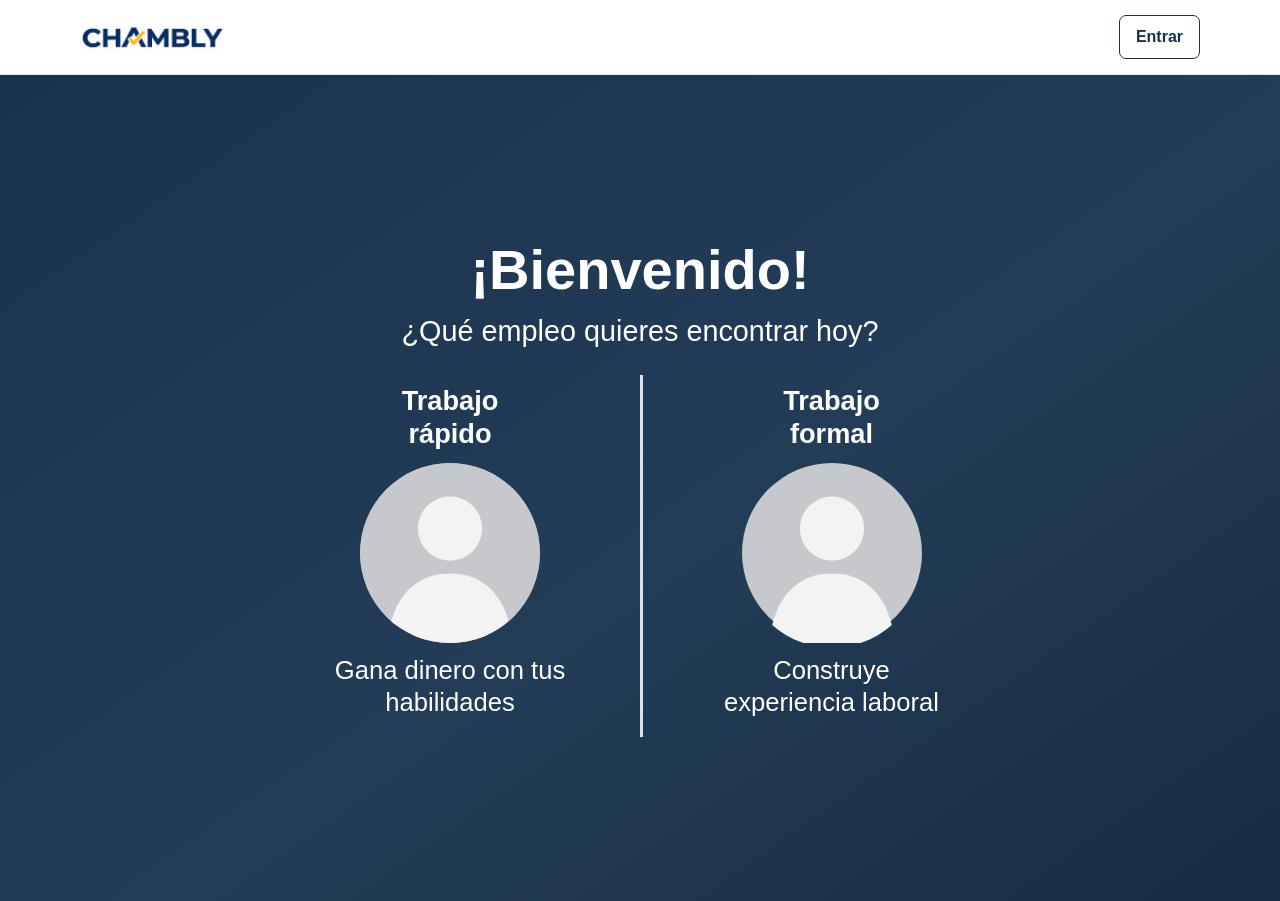
==== commit e247b97a: "Añadir filtros por distrito y avatar rápido Co-authored-by: Copilot App <223556219+Copilot@users.nor" ====
--- a/index.html
+++ b/index.html
@@ -21,13 +21,12 @@
 
   <main id="contenido" class="welcome-page">
     <div class="container welcome-content">
-      <p class="kicker">Oportunidades en Lima</p>
       <h1>¡Bienvenido!</h1>
       <p class="welcome-question">¿Qué empleo quieres encontrar hoy?</p>
       <div class="work-choice-grid">
         <a class="work-choice" href="trabajorapido.html">
           <span class="choice-title">Trabajo<br>rápido</span>
-          <img class="choice-illustration no-profile-icon" src="assets/no-profile.svg" alt="">
+          <img id="quick-profile-photo" class="choice-illustration welcome-profile-avatar" src="assets/no-profile.svg" alt="">
           <span class="choice-caption">Gana dinero con tus<br>habilidades</span>
         </a>
         <a class="work-choice" href="trabajoformal.html">
--- a/styles.css
+++ b/styles.css
@@ -18,7 +18,7 @@
 body { margin: 0; color: var(--ink); background: var(--cream); font-family: Arial, Helvetica, sans-serif; line-height: 1.5; }
 button, input, select, textarea { font: inherit; }
 button, a, input, select, textarea { outline-offset: 3px; }
-:focus-visible { outline: 3px solid #f2b84b; }
+:focus-visible { outline: 3px solid var(--navy); box-shadow: 0 0 0 3px #fff; }
 .sr-only { position: absolute; width: 1px; height: 1px; padding: 0; margin: -1px; overflow: hidden; clip: rect(0,0,0,0); white-space: nowrap; border: 0; }
 .skip-link { position: fixed; z-index: 100; top: -100px; left: 12px; padding: 10px 14px; color: white; background: var(--navy); border-radius: 6px; }
 .skip-link:focus { top: 12px; }
@@ -39,7 +39,6 @@
 body[data-job-type="Formal"] #anunciar-view { display: none !important; }
 .welcome-page { min-height: calc(100vh - 74px); display: grid; place-items: center; padding: 36px 20px; color: white; background: linear-gradient(145deg, #19334f 0%, #233d58 55%, #172b42 100%); text-align: center; }
 .welcome-content { max-width: 900px; }
-.welcome-content .kicker { color: #e5c25b; }
 .welcome-content h1 { font-size: clamp(2.4rem, 5vw, 3.5rem); letter-spacing: 0; }
 .welcome-question { margin: 8px 0 22px; font-size: clamp(1.25rem, 3vw, 1.8rem); }
 .work-choice-grid { display: grid; grid-template-columns: repeat(2, minmax(0, 1fr)); max-width: 760px; margin-inline: auto; }
@@ -50,6 +49,7 @@
 .choice-illustration { width: min(190px, 90%); display: block; transition: transform .18s ease; }
 .choice-illustration svg { width: 100%; height: auto; overflow: visible; }
 .no-profile-icon { width: min(180px, 80%); }
+.welcome-profile-avatar { width: min(180px, 80%); aspect-ratio: 1; height: auto; border-radius: 50%; object-fit: cover; overflow: hidden; background: #c6c8cc; }
 .work-choice { text-decoration: none; }
 .choice-caption { font-size: clamp(1.15rem, 2.8vw, 1.6rem); line-height: 1.25; }
 .kicker { margin: 0 0 7px; color: var(--green); font-size: .78rem; font-weight: 900; letter-spacing: .09em; text-transform: uppercase; }
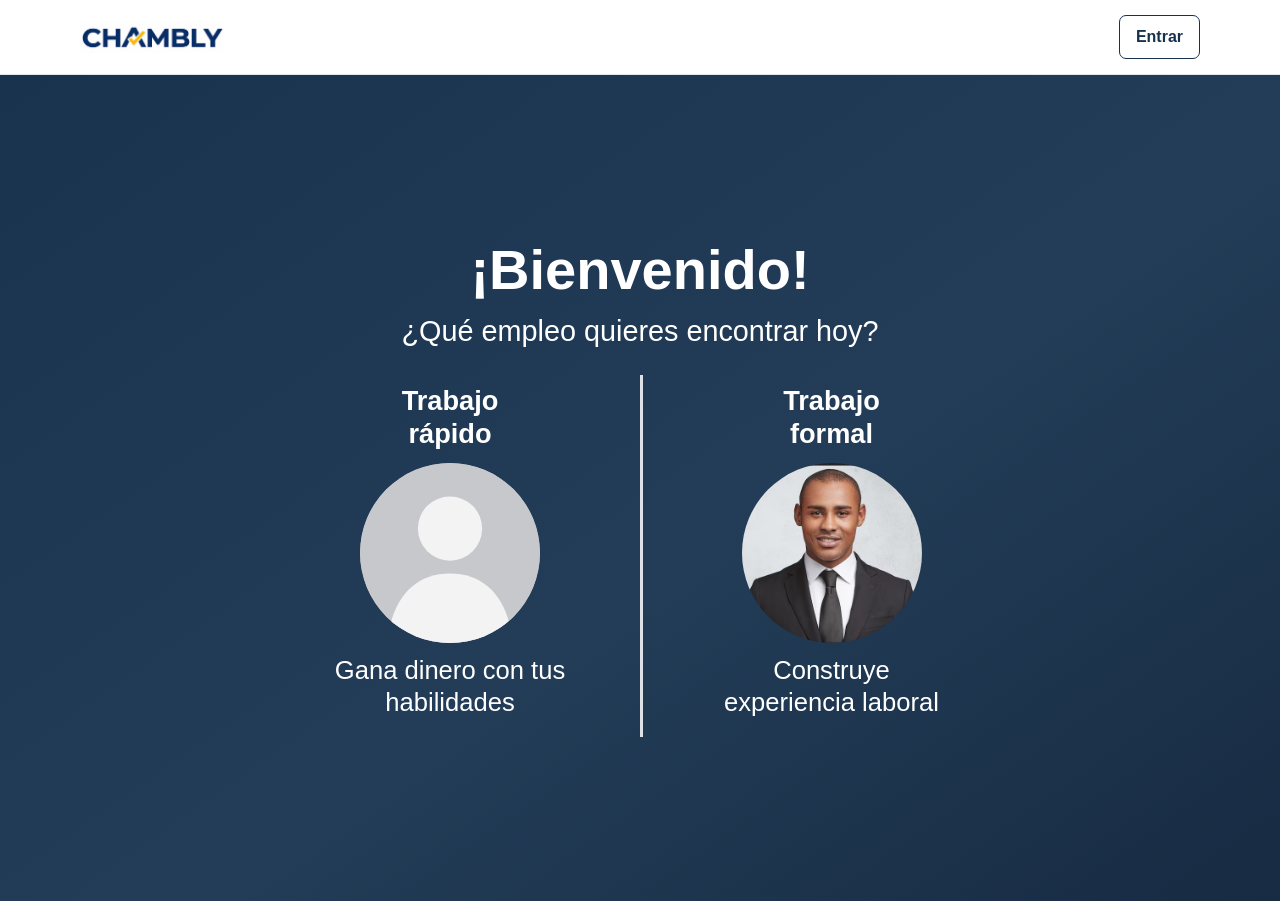
==== commit feaf10ec: "Actualizar avatar de trabajo formal Co-authored-by: Copilot App <223556219+Copilot@users.noreply.git" ====
--- a/index.html
+++ b/index.html
@@ -31,7 +31,7 @@
         </a>
         <a class="work-choice" href="trabajoformal.html">
           <span class="choice-title">Trabajo<br>formal</span>
-          <img class="choice-illustration no-profile-icon" src="assets/no-profile.svg" alt="">
+          <img class="choice-illustration welcome-profile-avatar" src="assets/formal-profile.png" alt="">
           <span class="choice-caption">Construye<br>experiencia laboral</span>
         </a>
       </div>
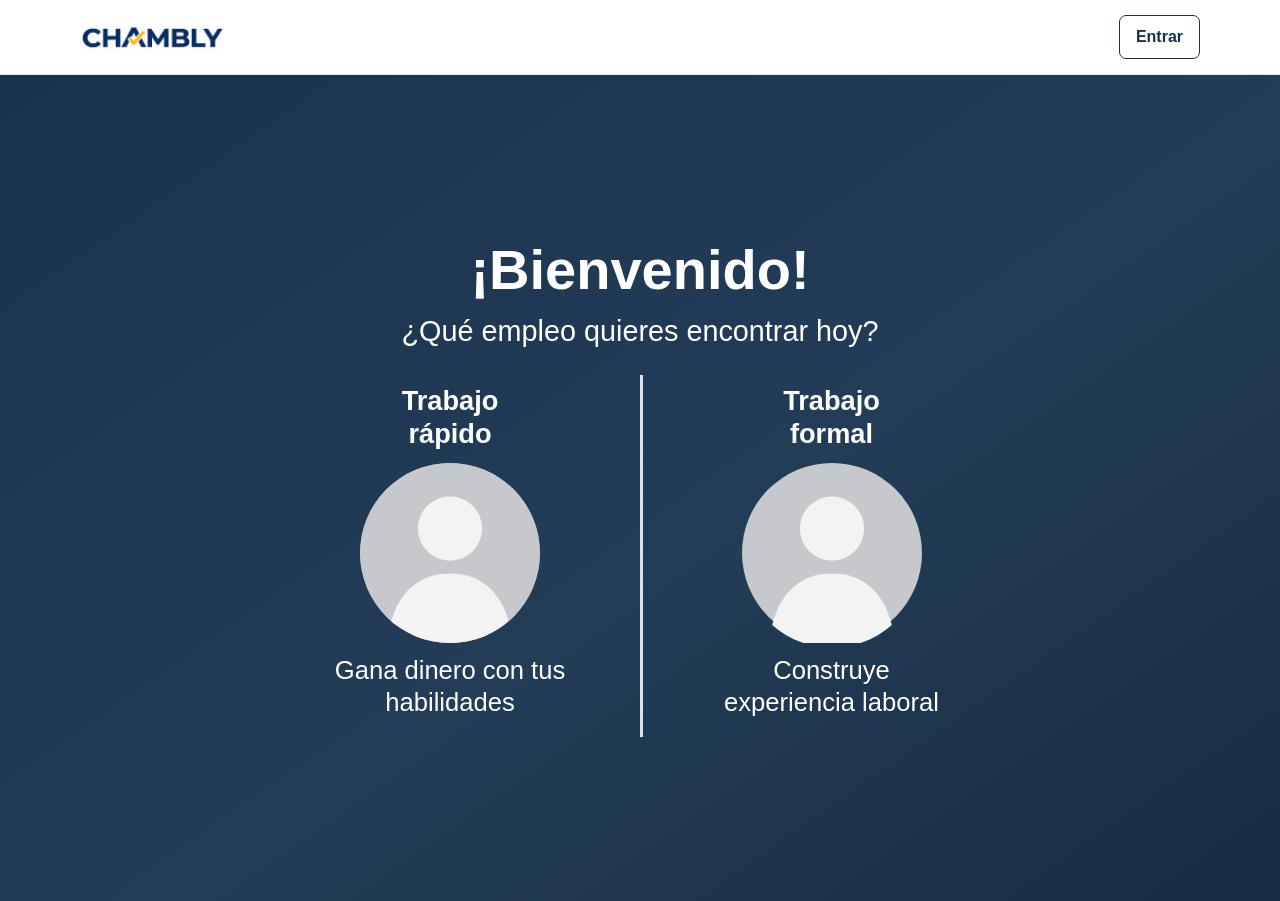
==== commit e03f49e9: "Revertir imagen de perfil formal Co-authored-by: Copilot App <223556219+Copilot@users.noreply.github" ====
--- a/index.html
+++ b/index.html
@@ -31,7 +31,7 @@
         </a>
         <a class="work-choice" href="trabajoformal.html">
           <span class="choice-title">Trabajo<br>formal</span>
-          <img class="choice-illustration welcome-profile-avatar" src="assets/formal-profile.png" alt="">
+          <img class="choice-illustration no-profile-icon" src="assets/no-profile.svg" alt="">
           <span class="choice-caption">Construye<br>experiencia laboral</span>
         </a>
       </div>
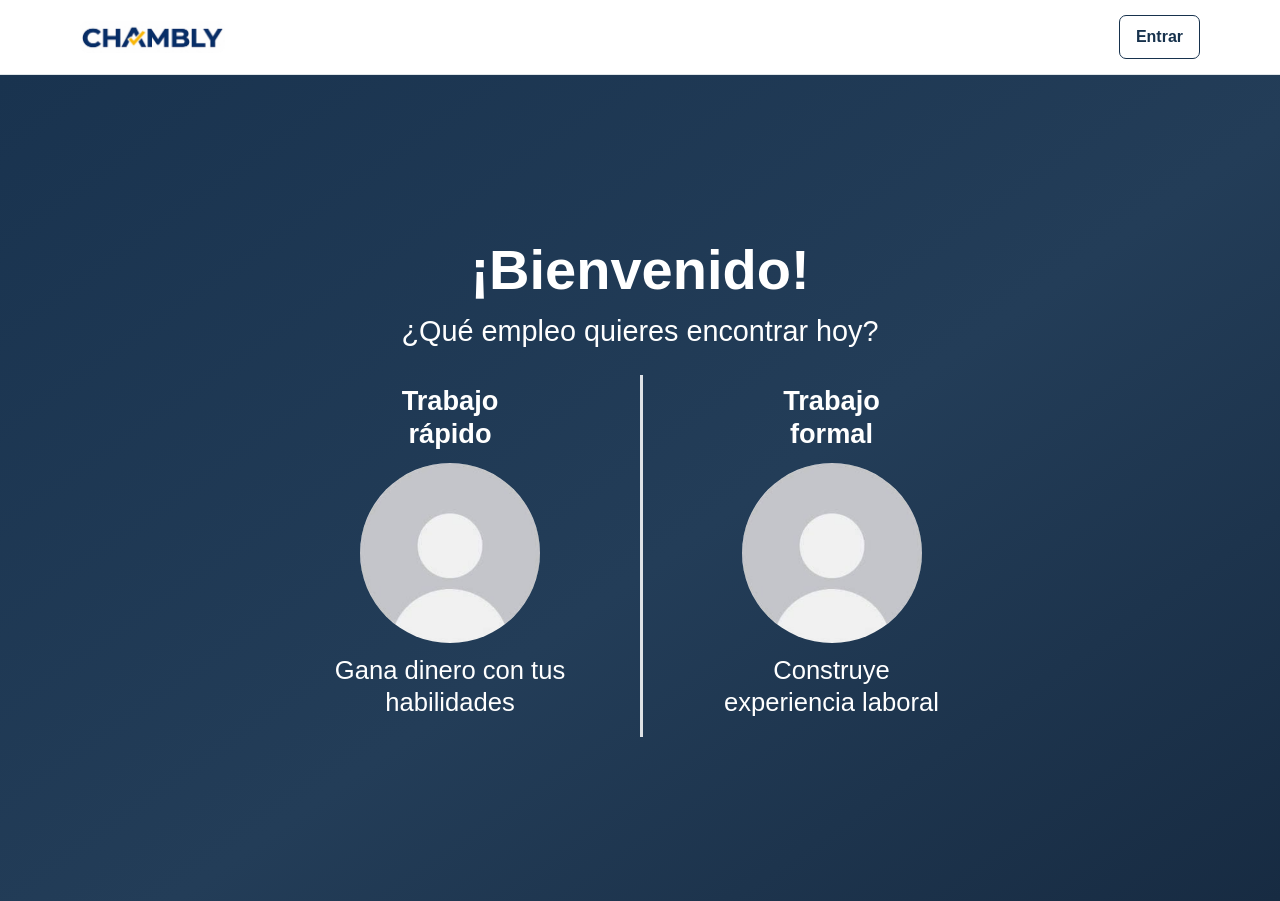
==== commit c3130e30: "Corregir avatar de perfil inexistente Co-authored-by: Copilot App <223556219+Copilot@users.noreply.g" ====
--- a/index.html
+++ b/index.html
@@ -26,12 +26,12 @@
       <div class="work-choice-grid">
         <a class="work-choice" href="trabajorapido.html">
           <span class="choice-title">Trabajo<br>rápido</span>
-          <img id="quick-profile-photo" class="choice-illustration welcome-profile-avatar" src="assets/no-profile.svg" alt="">
+          <img id="quick-profile-photo" class="choice-illustration welcome-profile-avatar" src="assets/no-profile.png" alt="">
           <span class="choice-caption">Gana dinero con tus<br>habilidades</span>
         </a>
         <a class="work-choice" href="trabajoformal.html">
           <span class="choice-title">Trabajo<br>formal</span>
-          <img class="choice-illustration no-profile-icon" src="assets/no-profile.svg" alt="">
+          <img class="choice-illustration no-profile-icon" src="assets/no-profile.png" alt="">
           <span class="choice-caption">Construye<br>experiencia laboral</span>
         </a>
       </div>
--- a/styles.css
+++ b/styles.css
@@ -48,8 +48,7 @@
 .choice-title { font-size: clamp(1.35rem, 3vw, 1.7rem); font-weight: 900; line-height: 1.2; }
 .choice-illustration { width: min(190px, 90%); display: block; transition: transform .18s ease; }
 .choice-illustration svg { width: 100%; height: auto; overflow: visible; }
-.no-profile-icon { width: min(180px, 80%); }
-.welcome-profile-avatar { width: min(180px, 80%); aspect-ratio: 1; height: auto; border-radius: 50%; object-fit: cover; overflow: hidden; background: #c6c8cc; }
+.no-profile-icon, .welcome-profile-avatar { width: min(180px, 80%); aspect-ratio: 1; height: auto; border-radius: 50%; object-fit: cover; overflow: hidden; background: #c6c8cc; }
 .work-choice { text-decoration: none; }
 .choice-caption { font-size: clamp(1.15rem, 2.8vw, 1.6rem); line-height: 1.25; }
 .kicker { margin: 0 0 7px; color: var(--green); font-size: .78rem; font-weight: 900; letter-spacing: .09em; text-transform: uppercase; }
